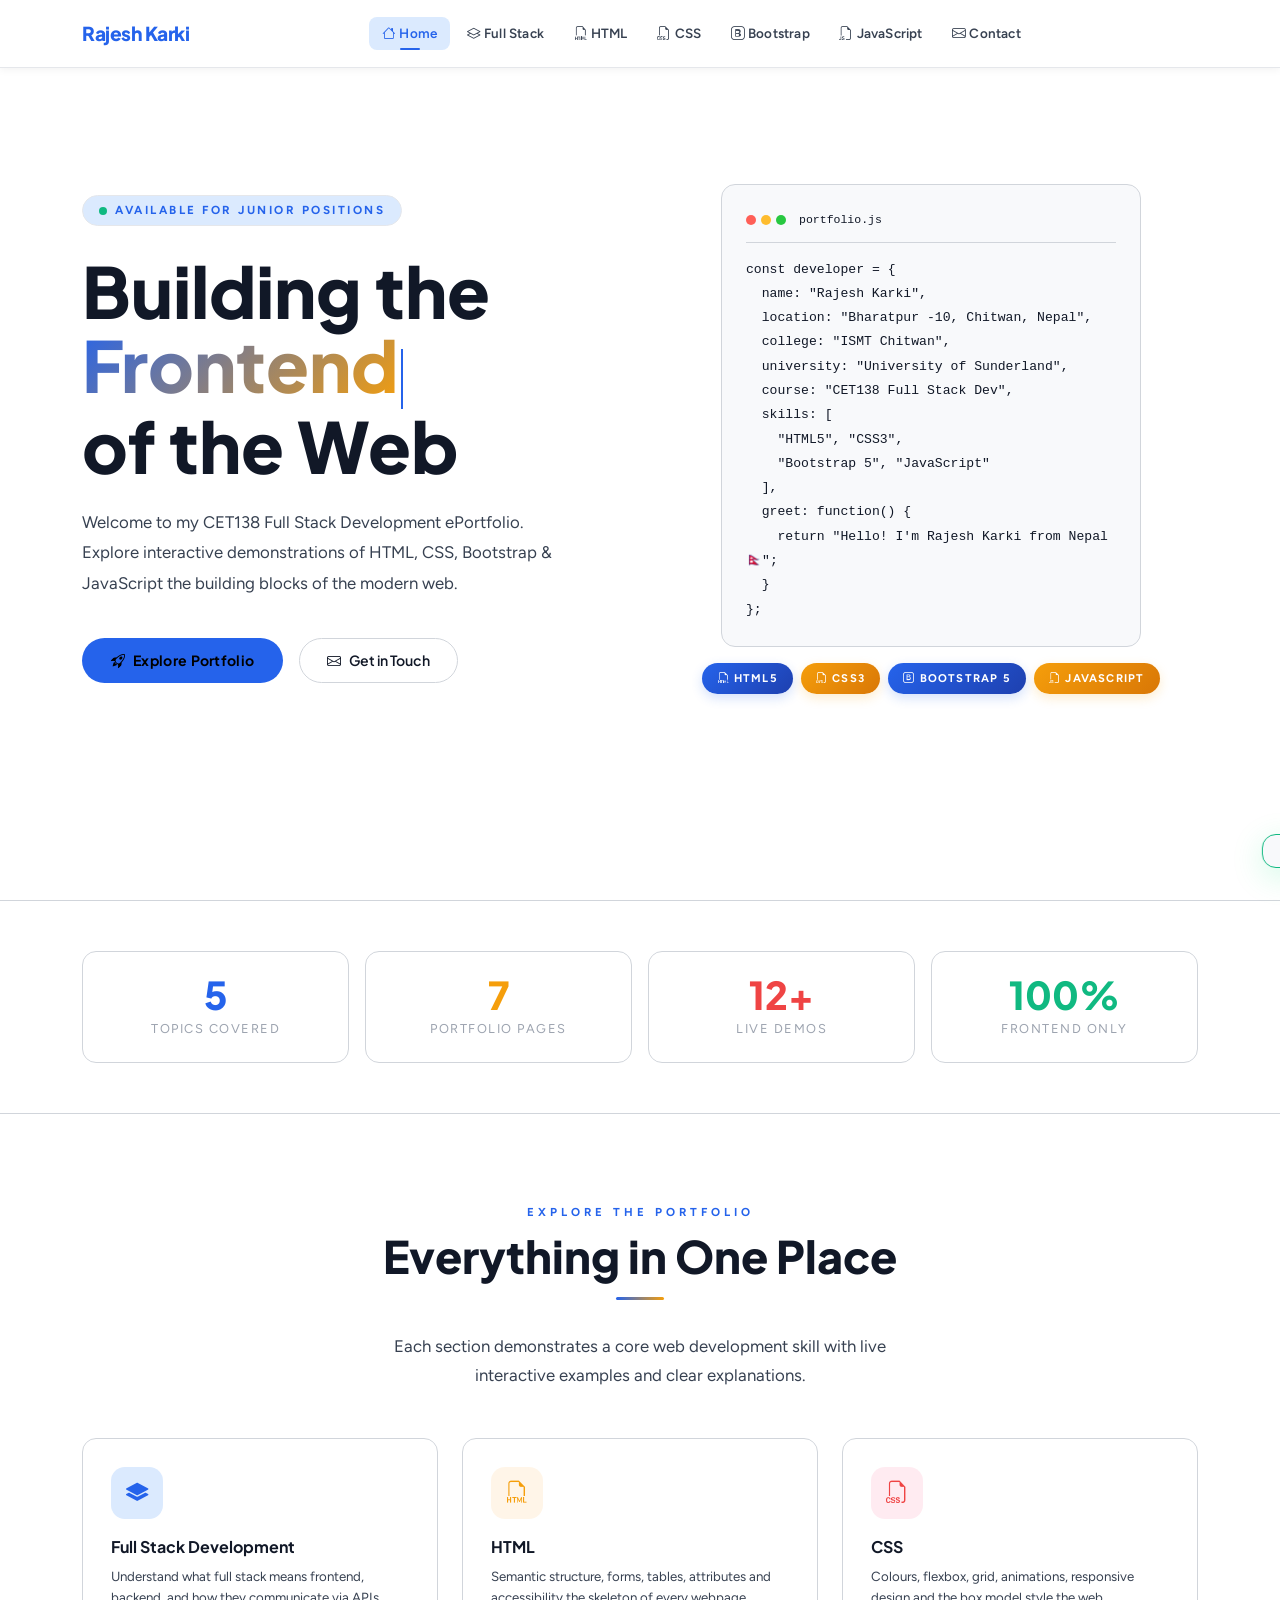
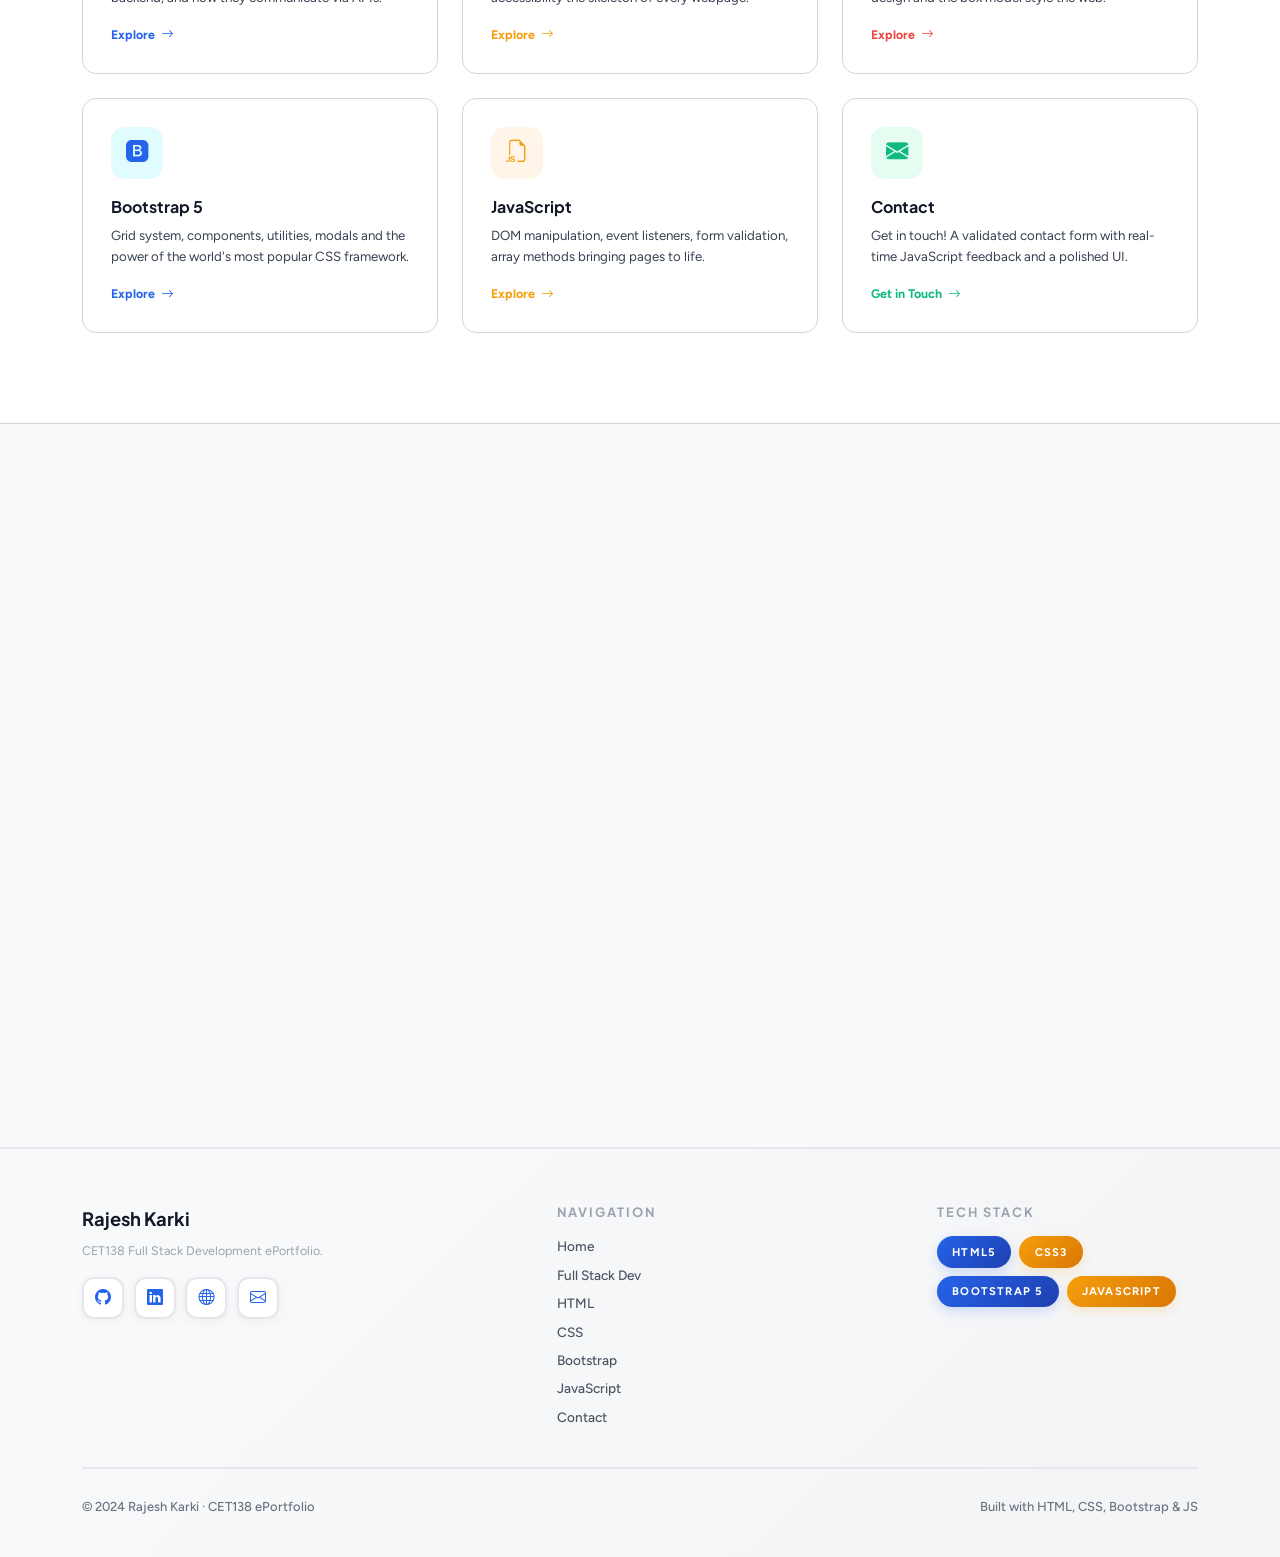
==== index.html @ 3459c1d7 "Add JavaScript page and script functionality for interactive demos and form validation - Created a n" ====
<!DOCTYPE html>
<html lang="en">
<head>
  <meta charset="UTF-8"/>
  <meta name="viewport" content="width=device-width, initial-scale=1.0"/>
  <title>Rajesh Karki</title>
  <link href="https://cdn.jsdelivr.net/npm/bootstrap@5.3.2/dist/css/bootstrap.min.css" rel="stylesheet"/>
  <link href="https://cdn.jsdelivr.net/npm/bootstrap-icons@1.11.3/font/bootstrap-icons.min.css" rel="stylesheet"/>
  <link href="https://fonts.googleapis.com/css2?family=Plus+Jakarta+Sans:wght@400;500;600;700;800&family=Figtree:wght@300;400;500;600&display=swap" rel="stylesheet"/>
  <link href="css/style.css" rel="stylesheet"/>
  <style>
    /* ── HOME-SPECIFIC ── */
    #hero {
      min-height: 100vh;
      display: flex; align-items: center;
      padding-top: var(--nav-h);
      position: relative; overflow: hidden;
    }
    .hero-eyebrow {
      display: inline-flex; align-items: center; gap: .5rem;
      background: var(--accent-dim); border: 1px solid var(--border);
      border-radius: 50px; padding: .38rem 1rem;
      font-size: .73rem; font-weight: 700; color: var(--accent);
      letter-spacing: 2.5px; text-transform: uppercase;
      margin-bottom: 1.75rem;
      animation: fade-up .5s .1s both;
    }
    .hero-h1 {
      font-size: clamp(2.6rem,5.5vw,5rem);
      font-weight: 800; line-height: 1.05;
      margin-bottom: 1.5rem;
      animation: fade-up .5s .25s both;
    }
    .hero-desc {
      font-size: 1.05rem; line-height: 1.8;
      color: var(--text2); max-width: 500px;
      margin-bottom: 2.5rem;
      animation: fade-up .5s .4s both;
    }
    .hero-cta { animation: fade-up .5s .55s both; }
    .hero-right { animation: fade-in .8s .7s both; }

    .hero-code {
      background: var(--bg2); border: 1px solid var(--border2);
      border-radius: var(--radius); padding: 1.5rem;
      font-family: 'Courier New', monospace; font-size: .82rem;
      line-height: 1.85; max-width: 420px; margin: auto;
    }
    .status-dot {
      width: 8px; height: 8px; border-radius: 50%;
      background: var(--emerald); animation: pulse-dot 2s infinite;
    }
    @keyframes pulse-dot { 0%,100%{box-shadow:0 0 0 0 rgba(0,230,118,.4)} 50%{box-shadow:0 0 0 8px rgba(0,230,118,0)} }

    .nav-card {
      background: var(--surface); border: 1px solid var(--border2);
      border-radius: var(--radius); padding: 1.75rem;
      transition: var(--transition); text-decoration: none;
      display: block; height: 100%;
    }
    .nav-card:hover {
      border-color: var(--border); transform: translateY(-6px);
      box-shadow: var(--shadow-lg); background: var(--surface2);
    }
    .nav-card-icon {
      width: 52px; height: 52px; border-radius: 14px;
      display: flex; align-items: center; justify-content: center;
      font-size: 1.4rem; margin-bottom: 1rem;
    }
    .nav-card-title {
      font-family: var(--font-head); font-weight: 700;
      font-size: 1rem; color: var(--text); margin-bottom: .4rem;
    }
    .nav-card-desc { font-size: .83rem; color: var(--text2); line-height: 1.6; }
    .nav-card-arrow {
      display: flex; align-items: center; gap: .4rem;
      font-size: .78rem; font-weight: 700; margin-top: 1.1rem;
      transition: gap .2s;
    }
    .nav-card:hover .nav-card-arrow { gap: .7rem; }

    @keyframes fade-up { from{opacity:0;transform:translateY(22px)} to{opacity:1;transform:none} }
    @keyframes fade-in  { from{opacity:0} to{opacity:1} }

    .stat-box {
      text-align: center; padding: 1.5rem;
      background: var(--surface); border: 1px solid var(--border2);
      border-radius: var(--radius);
    }
    .stat-num {
      font-family: var(--font-head); font-size: 2.4rem;
      font-weight: 800; color: var(--accent); line-height: 1;
      margin-bottom: .3rem;
    }
    .stat-label { font-size: .8rem; color: var(--text3); text-transform: uppercase; letter-spacing: 1.5px; }
  </style>
</head>
<body>
<div class="grid-bg"></div>
<div class="orb orb-1"></div>
<div class="orb orb-2"></div>
<div class="orb orb-3"></div>

<!-- ── NAVBAR ──────────────────────────────────────────────────────── -->
<nav class="navbar navbar-expand-lg fixed-top" id="mainNav">
  <div class="container">
    <a class="navbar-brand nav-brand" href="index.html">Rajesh Karki</a>
    <div class="d-flex align-items-center gap-2 order-lg-last">
      <button class="theme-btn" id="themeBtn" aria-label="Toggle theme"><i class="bi bi-sun-fill"></i></button>
      <button class="navbar-toggler ms-1" type="button" data-bs-toggle="collapse" data-bs-target="#navMenu">
        <span class="navbar-toggler-icon"></span>
      </button>
    </div>
    <div class="collapse navbar-collapse" id="navMenu">
      <ul class="navbar-nav mx-auto gap-1">
        <li class="nav-item"><a class="nav-link" href="index.html"><i class="bi bi-house me-1"></i>Home</a></li>
        <li class="nav-item"><a class="nav-link" href="about.html"><i class="bi bi-layers me-1"></i>Full Stack</a></li>
        <li class="nav-item"><a class="nav-link" href="html.html"><i class="bi bi-filetype-html me-1"></i>HTML</a></li>
        <li class="nav-item"><a class="nav-link" href="css.html"><i class="bi bi-filetype-css me-1"></i>CSS</a></li>
        <li class="nav-item"><a class="nav-link" href="bootstrap.html"><i class="bi bi-bootstrap me-1"></i>Bootstrap</a></li>
        <li class="nav-item"><a class="nav-link" href="javascript.html"><i class="bi bi-filetype-js me-1"></i>JavaScript</a></li>
        <li class="nav-item"><a class="nav-link" href="contact.html"><i class="bi bi-envelope me-1"></i>Contact</a></li>
      </ul>
    </div>
  </div>
</nav>

<!-- ── HERO ────────────────────────────────────────────────────────── -->
<section id="hero">
  <div class="container">
    <div class="row align-items-center g-5">
      <div class="col-lg-6">
        <div class="hero-eyebrow">
          <div class="status-dot"></div>
          Available for junior positions
        </div>
        <h1 class="hero-h1">
          Building the<br>
          <span class="glow" id="typedText">Frontend Magic</span><span style="display:inline-block;width:2px;height:.85em;background:var(--accent);margin-left:3px;vertical-align:text-bottom;animation:blink .7s step-end infinite;"></span><br>
          of the Web
        </h1>
        <p class="hero-desc">
          Welcome to my CET138 Full Stack Development ePortfolio. Explore interactive demonstrations
          of HTML, CSS, Bootstrap & JavaScript the building blocks of the modern web.
        </p>
        <div class="hero-cta d-flex flex-wrap gap-3">
          <a href="about.html" class="btn-primary-custom"><i class="bi bi-rocket-takeoff"></i> Explore Portfolio</a>
          <a href="contact.html" class="btn-outline-custom"><i class="bi bi-envelope"></i> Get in Touch</a>
        </div>
      </div>
      <div class="col-lg-6 hero-right">
        <div class="hero-code">
          <div class="code-bar">
            <span class="c-dot" style="background:#ff5f57"></span>
            <span class="c-dot" style="background:#febc2e"></span>
            <span class="c-dot" style="background:#28c840"></span>
            <span class="c-p ms-2" style="font-size:.72rem;">portfolio.js</span>
          </div>
<span class="c-k">const</span> <span class="c-n">developer</span> = {<br>
&nbsp;&nbsp;<span class="c-s">name</span>: <span class="c-v">"Rajesh Karki"</span>,<br>
&nbsp;&nbsp;<span class="c-s">location</span>: <span class="c-v">"Bharatpur -10, Chitwan, Nepal"</span>,<br>
&nbsp;&nbsp;<span class="c-s">college</span>: <span class="c-v">"ISMT Chitwan"</span>,<br>
&nbsp;&nbsp;<span class="c-s">university</span>: <span class="c-v">"University of Sunderland"</span>,<br>
&nbsp;&nbsp;<span class="c-s">course</span>: <span class="c-v">"CET138 Full Stack Dev"</span>,<br>
&nbsp;&nbsp;<span class="c-s">skills</span>: [<br>
&nbsp;&nbsp;&nbsp;&nbsp;<span class="c-v">"HTML5"</span>, <span class="c-v">"CSS3"</span>,<br>
&nbsp;&nbsp;&nbsp;&nbsp;<span class="c-v">"Bootstrap 5"</span>, <span class="c-v">"JavaScript"</span><br>
&nbsp;&nbsp;],<br>
&nbsp;&nbsp;<span class="c-n">greet</span>: <span class="c-k">function</span>() {<br>
&nbsp;&nbsp;&nbsp;&nbsp;<span class="c-k">return</span> <span class="c-v">"Hello! I'm Rajesh Karki from Nepal 🇳🇵"</span>;<br>
&nbsp;&nbsp;}<br>
};
        </div>
        <div class="d-flex justify-content-center flex-wrap gap-2 mt-3">
          <span class="chip"><i class="bi bi-filetype-html me-1"></i>HTML5</span>
          <span class="chip-amber"><i class="bi bi-filetype-css me-1"></i>CSS3</span>
          <span class="chip"><i class="bi bi-bootstrap me-1"></i>Bootstrap 5</span>
          <span class="chip-amber"><i class="bi bi-filetype-js me-1"></i>JavaScript</span>
        </div>
      </div>
    </div>
  </div>
</section>

<!-- ── STATS ────────────────────────────────────────────────────────── -->
<section style="padding:50px 0; border-top:1px solid var(--border2); border-bottom:1px solid var(--border2);">
  <div class="container">
    <div class="row g-3">
      <div class="col-6 col-lg-3 reveal">
        <div class="stat-box"><div class="stat-num">5</div><div class="stat-label">Topics Covered</div></div>
      </div>
      <div class="col-6 col-lg-3 reveal reveal-d1">
        <div class="stat-box"><div class="stat-num" style="color:var(--amber)">7</div><div class="stat-label">Portfolio Pages</div></div>
      </div>
      <div class="col-6 col-lg-3 reveal reveal-d2">
        <div class="stat-box"><div class="stat-num" style="color:var(--rose)">12+</div><div class="stat-label">Live Demos</div></div>
      </div>
      <div class="col-6 col-lg-3 reveal reveal-d3">
        <div class="stat-box"><div class="stat-num" style="color:var(--emerald)">100%</div><div class="stat-label">Frontend Only</div></div>
      </div>
    </div>
  </div>
</section>

<!-- ── QUICK NAV CARDS ─────────────────────────────────────────────── -->
<section>
  <div class="container">
    <div class="row justify-content-center mb-5">
      <div class="col-lg-6 text-center reveal">
        <span class="eyebrow">Explore the Portfolio</span>
        <h2 class="section-title">Everything in One Place</h2>
        <div class="divider centered"></div>
        <p class="section-lead centered">Each section demonstrates a core web development skill with live interactive examples and clear explanations.</p>
      </div>
    </div>

    <div class="row g-4">
      <!-- Full Stack -->
      <div class="col-sm-6 col-lg-4 reveal reveal-d1">
        <a href="about.html" class="nav-card">
          <div class="nav-card-icon" style="background:var(--accent-dim);color:var(--accent)"><i class="bi bi-layers-fill"></i></div>
          <div class="nav-card-title">Full Stack Development</div>
          <div class="nav-card-desc">Understand what full stack means frontend, backend, and how they communicate via APIs.</div>
          <div class="nav-card-arrow" style="color:var(--accent)">Explore <i class="bi bi-arrow-right"></i></div>
        </a>
      </div>
      <!-- HTML -->
      <div class="col-sm-6 col-lg-4 reveal reveal-d2">
        <a href="html.html" class="nav-card">
          <div class="nav-card-icon" style="background:rgba(255,171,64,.12);color:var(--amber)"><i class="bi bi-filetype-html"></i></div>
          <div class="nav-card-title">HTML</div>
          <div class="nav-card-desc">Semantic structure, forms, tables, attributes and accessibility the skeleton of every webpage.</div>
          <div class="nav-card-arrow" style="color:var(--amber)">Explore <i class="bi bi-arrow-right"></i></div>
        </a>
      </div>
      <!-- CSS -->
      <div class="col-sm-6 col-lg-4 reveal reveal-d3">
        <a href="css.html" class="nav-card">
          <div class="nav-card-icon" style="background:rgba(255,92,141,.12);color:var(--rose)"><i class="bi bi-filetype-css"></i></div>
          <div class="nav-card-title">CSS</div>
          <div class="nav-card-desc">Colours, flexbox, grid, animations, responsive design and the box model style the web.</div>
          <div class="nav-card-arrow" style="color:var(--rose)">Explore <i class="bi bi-arrow-right"></i></div>
        </a>
      </div>
      <!-- Bootstrap -->
      <div class="col-sm-6 col-lg-4 reveal reveal-d1">
        <a href="bootstrap.html" class="nav-card">
          <div class="nav-card-icon" style="background:rgba(0,229,255,.12);color:var(--accent)"><i class="bi bi-bootstrap-fill"></i></div>
          <div class="nav-card-title">Bootstrap 5</div>
          <div class="nav-card-desc">Grid system, components, utilities, modals and the power of the world's most popular CSS framework.</div>
          <div class="nav-card-arrow" style="color:var(--accent)">Explore <i class="bi bi-arrow-right"></i></div>
        </a>
      </div>
      <!-- JavaScript -->
      <div class="col-sm-6 col-lg-4 reveal reveal-d2">
        <a href="javascript.html" class="nav-card">
          <div class="nav-card-icon" style="background:rgba(255,171,64,.12);color:var(--amber)"><i class="bi bi-filetype-js"></i></div>
          <div class="nav-card-title">JavaScript</div>
          <div class="nav-card-desc">DOM manipulation, event listeners, form validation, array methods bringing pages to life.</div>
          <div class="nav-card-arrow" style="color:var(--amber)">Explore <i class="bi bi-arrow-right"></i></div>
        </a>
      </div>
      <!-- Contact -->
      <div class="col-sm-6 col-lg-4 reveal reveal-d3">
        <a href="contact.html" class="nav-card">
          <div class="nav-card-icon" style="background:rgba(0,230,118,.1);color:var(--emerald)"><i class="bi bi-envelope-fill"></i></div>
          <div class="nav-card-title">Contact</div>
          <div class="nav-card-desc">Get in touch! A validated contact form with real-time JavaScript feedback and a polished UI.</div>
          <div class="nav-card-arrow" style="color:var(--emerald)">Get in Touch <i class="bi bi-arrow-right"></i></div>
        </a>
      </div>
    </div>
  </div>
</section>

<!-- ── ABOUT PREVIEW ───────────────────────────────────────────────── -->
<section style="background:var(--bg2); border-top:1px solid var(--border2);">
  <div class="container">
    <div class="row align-items-center g-5">
      <div class="col-lg-5 reveal">
        <span class="eyebrow">About This Portfolio</span>
        <h2 class="section-title">Built to Demonstrate Real Skills</h2>
        <div class="divider"></div>
        <p style="color:var(--text2);line-height:1.8;margin-bottom:1.5rem;">This ePortfolio was created for the CET138 Full Stack Development module. Each section contains thorough explanations and interactive demonstrations of core web development technologies.</p>
        <div class="d-flex flex-column gap-2">
          <div class="d-flex align-items-center gap-2" style="font-size:.9rem;"><i class="bi bi-check-circle-fill" style="color:var(--emerald)"></i> All demos are live and interactive</div>
          <div class="d-flex align-items-center gap-2" style="font-size:.9rem;"><i class="bi bi-check-circle-fill" style="color:var(--emerald)"></i> Pure HTML, CSS, Bootstrap & JS no backend</div>
          <div class="d-flex align-items-center gap-2" style="font-size:.9rem;"><i class="bi bi-check-circle-fill" style="color:var(--emerald)"></i> Fully responsive on all screen sizes</div>
          <div class="d-flex align-items-center gap-2" style="font-size:.9rem;"><i class="bi bi-check-circle-fill" style="color:var(--emerald)"></i> Dark / Light mode toggle</div>
        </div>
        <a href="about.html" class="btn-primary-custom mt-4">Learn About Full Stack Dev <i class="bi bi-arrow-right"></i></a>
      </div>
      <div class="col-lg-7 reveal reveal-d2">
        <div class="row g-3">
          <div class="col-6">
            <div class="glass-card card-inner">
              <i class="bi bi-code-slash" style="font-size:1.6rem;color:var(--accent);margin-bottom:.75rem;display:block;"></i>
              <h6 style="font-family:var(--font-head);margin-bottom:.4rem;">Clean Code</h6>
              <p style="font-size:.82rem;color:var(--text2);margin:0">Well-structured, readable, and documented code examples throughout.</p>
            </div>
          </div>
          <div class="col-6">
            <div class="glass-card card-inner">
              <i class="bi bi-phone" style="font-size:1.6rem;color:var(--amber);margin-bottom:.75rem;display:block;"></i>
              <h6 style="font-family:var(--font-head);margin-bottom:.4rem;">Mobile First</h6>
              <p style="font-size:.82rem;color:var(--text2);margin:0">Responsive design that works beautifully on any device size.</p>
            </div>
          </div>
          <div class="col-6">
            <div class="glass-card card-inner">
              <i class="bi bi-lightning-charge-fill" style="font-size:1.6rem;color:var(--rose);margin-bottom:.75rem;display:block;"></i>
              <h6 style="font-family:var(--font-head);margin-bottom:.4rem;">Interactive</h6>
              <p style="font-size:.82rem;color:var(--text2);margin:0">Live demos you can interact with to understand each concept.</p>
            </div>
          </div>
          <div class="col-6">
            <div class="glass-card card-inner">
              <i class="bi bi-palette2" style="font-size:1.6rem;color:var(--emerald);margin-bottom:.75rem;display:block;"></i>
              <h6 style="font-family:var(--font-head);margin-bottom:.4rem;">Modern Design</h6>
              <p style="font-size:.82rem;color:var(--text2);margin:0">Professional UI/UX with animations and a consistent design system.</p>
            </div>
          </div>
        </div>
      </div>
    </div>
  </div>
</section>

<!-- ── FOOTER ───────────────────────────────────────────────────────── -->
<footer>
  <div class="container">
    <div class="row g-4 align-items-start justify-content-between">
      <div class="col-lg-4">
        <div class="footer-brand">Rajesh Karki</div>
        <p class="text-small text-gray max-w-sm mt-xs">CET138 Full Stack Development ePortfolio.</p>
        <div class="footer-socials mt-3">
          <a href="https://github.com/rajeshkarki9" target="_blank" title="GitHub"><i class="bi bi-github"></i></a>
          <a href="https://www.linkedin.com/in/rajesh-karki-478a9b274/" target="_blank" title="LinkedIn"><i class="bi bi-linkedin"></i></a>
          <a href="https://karkirajesh.com.np/" target="_blank" title="Website"><i class="bi bi-globe"></i></a>
          <a href="mailto:ctit25e.rjs@ismt.edu.np" title="Email"><i class="bi bi-envelope"></i></a>
        </div>
      </div>
      <div class="col-sm-6 col-lg-3">
        <h6 style="font-family:var(--font-head);font-size:.8rem;font-weight:700;letter-spacing:2px;text-transform:uppercase;color:var(--text3);margin-bottom:1rem;">Navigation</h6>
        <div class="footer-nav-links d-flex flex-column gap-2">
          <a href="index.html">Home</a><a href="about.html">Full Stack Dev</a><a href="html.html">HTML</a>
          <a href="css.html">CSS</a><a href="bootstrap.html">Bootstrap</a><a href="javascript.html">JavaScript</a><a href="contact.html">Contact</a>
        </div>
      </div>
      <div class="col-sm-6 col-lg-3">
        <h6 style="font-family:var(--font-head);font-size:.8rem;font-weight:700;letter-spacing:2px;text-transform:uppercase;color:var(--text3);margin-bottom:1rem;">Tech Stack</h6>
        <div class="d-flex flex-wrap gap-2"><span class="chip">HTML5</span><span class="chip-amber">CSS3</span><span class="chip">Bootstrap 5</span><span class="chip-amber">JavaScript</span></div>
      </div>
    </div>
    <div class="footer-copy d-flex flex-wrap justify-content-between align-items-center gap-2">
      <span>© 2024 Rajesh Karki · CET138 ePortfolio</span>
      <span>Built with HTML, CSS, Bootstrap &amp; JS</span>
    </div>
  </div>
</footer>

<button id="backTop" aria-label="Back to top"><i class="bi bi-arrow-up"></i></button>
<div id="toast"></div>

<script src="https://cdn.jsdelivr.net/npm/bootstrap@5.3.2/dist/js/bootstrap.bundle.min.js"></script>
<script src="js/script.js"></script>
<style>@keyframes blink{0%,100%{opacity:1}50%{opacity:0}}</style>
</body>
</html>
---- css/style.css ----
/* ── GOOGLE FONTS import is in each HTML <head> ─────────────────── */

/* ── CSS VARIABLES ───────────────────────────────────────────────── */
:root {
  --bg:          #ffffff;
  --bg2:         #f8f9fb;
  --bg3:         #ffffff;
  --surface:     #ffffff;
  --surface2:    #f5f7fa;
  --border:      #e5e7eb;
  --border2:     #d1d5db;
  --accent:      #2563eb;
  --accent-dim:  #dbeafe;
  --accent-glow: #bfdbfe;
  --amber:       #f59e0b;
  --amber-dim:   #fef3c7;
  --rose:        #ef4444;
  --rose-dim:    #fee2e2;
  --emerald:     #10b981;
  --text:        #111827;
  --text2:       #374151;
  --text3:       #9ca3af;
  --nav-h:       68px;
  --radius:      14px;
  --radius-sm:   8px;
  --radius-lg:   20px;
  --shadow:      0 4px 12px rgba(0,0,0,0.08);
  --shadow-lg:   0 12px 24px rgba(0,0,0,0.12);
  --font-head:   'Plus Jakarta Sans', sans-serif;
  --font-body:   'Figtree', sans-serif;
  --transition:  all 0.28s cubic-bezier(0.4,0,0.2,1);
}
[data-theme="light"] {
  --bg:          #ffffff;
  --bg2:         #f8f9fb;
  --bg3:         #ffffff;
  --surface:     #ffffff;
  --surface2:    #f5f7fa;
  --border:      #e5e7eb;
  --border2:     #d1d5db;
  --accent:      #2563eb;
  --accent-dim:  #dbeafe;
  --accent-glow: #bfdbfe;
  --text:        #111827;
  --text2:       #374151;
  --text3:       #9ca3af;
  --shadow:      0 4px 12px rgba(0,0,0,0.08);
  --shadow-lg:   0 12px 24px rgba(0,0,0,0.12);
}

/* ── RESET + BASE ────────────────────────────────────────────────── */
*, *::before, *::after { box-sizing: border-box; margin: 0; padding: 0; }
html { scroll-behavior: smooth; font-size: 16px; }
body {
  font-family: var(--font-body);
  background: var(--bg);
  color: var(--text);
  overflow-x: hidden;
  transition: background .3s, color .3s;
  min-height: 100vh;
}
h1,h2,h3,h4,h5,h6 { font-family: var(--font-head); }
a { color: var(--accent); text-decoration: none; transition: var(--transition); }
a:hover { color: var(--accent); opacity: .8; }
img { max-width: 100%; }
::selection { background: var(--accent); color: #000; }
::-webkit-scrollbar { width: 5px; }
::-webkit-scrollbar-track { background: var(--bg); }
::-webkit-scrollbar-thumb { background: var(--accent); border-radius: 4px; }

/* ── ANIMATED BG GRID ────────────────────────────────────────────── */
.grid-bg {
  position: fixed; inset: 0; z-index: -2; pointer-events: none;
  background-image: none;
  background-size: 50px 50px;
}

/* ── AMBIENT ORBS ────────────────────────────────────────────────── */
.orb {
  position: fixed; border-radius: 50%; pointer-events: none; z-index: -1;
  filter: blur(90px); animation: orb-drift 15s ease-in-out infinite;
  display: none;
}
.orb-1 { width: 480px; height: 480px; background: var(--accent); opacity:.06; top:-160px; left:-120px; }
.orb-2 { width: 360px; height: 360px; background: var(--amber); opacity:.05; bottom:5%; right:-80px; animation-delay:-7s; }
.orb-3 { width: 280px; height: 280px; background: var(--rose); opacity:.04; top:50%; left:45%; animation-delay:-3.5s; }
@keyframes orb-drift {
  0%,100% { transform: translate(0,0) scale(1); }
  33%      { transform: translate(24px,-18px) scale(1.05); }
  66%      { transform: translate(-18px,14px) scale(.96); }
}

/* ── NAVBAR ──────────────────────────────────────────────────────── */
#mainNav {
  height: var(--nav-h);
  background: #ffffff;
  -webkit-backdrop-filter: blur(24px);
  backdrop-filter: blur(24px);
  border-bottom: 1px solid var(--border);
  transition: var(--transition);
  box-shadow: 0 2px 8px rgba(0,0,0,0.05);
}
[data-theme="light"] #mainNav {
  background: rgba(244,246,251,0.88);
}
.nav-brand {
  font-family: var(--font-head);
  font-weight: 800;
  font-size: 1.2rem;
  color: var(--accent) !important;
  letter-spacing: -0.5px;
}
.nav-brand span { color: var(--text); }
.navbar-nav .nav-link {
  font-size: .84rem;
  font-weight: 600;
  color: var(--text2) !important;
  padding: .38rem .8rem !important;
  border-radius: var(--radius-sm);
  transition: var(--transition);
  position: relative;
  letter-spacing: .2px;
}
.navbar-nav .nav-link:hover,
.navbar-nav .nav-link.active {
  color: var(--accent) !important;
  background: var(--accent-dim);
}
.navbar-nav .nav-link.active::after {
  content: '';
  position: absolute; bottom: 0; left: 50%; transform: translateX(-50%);
  width: 20px; height: 2px; background: var(--accent); border-radius: 2px;
}
.theme-btn {
  background: var(--surface2); border: 1px solid var(--border);
  color: var(--text2); width: 36px; height: 36px; border-radius: 50%;
  display: none;
  align-items: center; justify-content: center;
  cursor: pointer; font-size: .9rem; transition: var(--transition);
  flex-shrink: 0;
}
.theme-btn:hover { background: var(--accent); color: #000; border-color: var(--accent); }
.navbar-toggler { border: 1px solid var(--border) !important; padding: .35rem .55rem !important; }
.navbar-toggler-icon {
  background-image: url("data:image/svg+xml,%3csvg xmlns='http://www.w3.org/2000/svg' viewBox='0 0 30 30'%3e%3cpath stroke='rgba(17,24,39,0.9)' stroke-linecap='round' stroke-miterlimit='10' stroke-width='2' d='M4 7h22M4 15h22M4 23h22'/%3e%3c/svg%3e") !important;
}

/* ── PAGE LAYOUT ─────────────────────────────────────────────────── */
.page-wrap { padding-top: var(--nav-h); min-height: 100vh; }
section { padding: 90px 0; }
section.py-6 { padding: 80px 0; }
@media(max-width:768px){ section { padding: 64px 0; } }

/* ── TYPOGRAPHY HELPERS ──────────────────────────────────────────── */
.eyebrow {
  font-size: .72rem; font-weight: 700; letter-spacing: 4px;
  text-transform: uppercase; color: var(--accent); display: block;
  margin-bottom: .6rem;
}
.section-title {
  font-size: clamp(1.9rem, 3.5vw, 2.8rem);
  font-weight: 800; line-height: 1.1; margin-bottom: 1rem;
}
.section-lead {
  color: var(--text2); font-size: 1.05rem; line-height: 1.75;
  max-width: 600px;
}
.section-lead.centered { margin: 0 auto; }
.divider {
  width: 48px; height: 3px;
  background: linear-gradient(90deg, var(--accent), var(--amber));
  border-radius: 3px; margin: 1rem 0 2rem;
}
.divider.centered { margin: 1rem auto 2rem; }
.highlight { color: var(--accent); }
.highlight-amber { color: var(--amber); }
.glow {
  background: linear-gradient(135deg, var(--accent), var(--amber));
  -webkit-background-clip: text; -webkit-text-fill-color: transparent;
  background-clip: text;
}

/* ── GLASS CARD ──────────────────────────────────────────────────── */
.glass-card {
  background: var(--surface);
  border: 1px solid var(--border2);
  border-radius: var(--radius);
  -webkit-backdrop-filter: blur(16px);
  backdrop-filter: blur(16px);
  box-shadow: var(--shadow);
  transition: var(--transition);
}
.glass-card:hover {
  transform: translateY(-5px);
  box-shadow: var(--shadow-lg);
  border-color: var(--border);
}
.card-inner { padding: 1.75rem; }

/* ── BUTTONS ─────────────────────────────────────────────────────── */
.btn-primary-custom {
  display: inline-flex; align-items: center; gap: .5rem;
  background: var(--accent); color: #000;
  font-family: var(--font-head); font-weight: 700; font-size: .88rem;
  padding: .72rem 1.8rem; border-radius: 50px; border: none;
  cursor: pointer; transition: var(--transition);
  letter-spacing: .3px; text-decoration: none;
  white-space: nowrap;
}
.btn-primary-custom:hover {
  background: #33ecff; color: #000;
  transform: translateY(-2px);
  box-shadow: 0 8px 28px rgba(0,229,255,0.35);
}
.btn-outline-custom {
  display: inline-flex; align-items: center; gap: .5rem;
  background: transparent; color: var(--text);
  font-family: var(--font-head); font-weight: 600; font-size: .88rem;
  padding: .7rem 1.7rem; border-radius: 50px;
  border: 1px solid var(--border2); cursor: pointer;
  transition: var(--transition); text-decoration: none;
  white-space: nowrap;
}
.btn-outline-custom:hover {
  border-color: var(--accent); color: var(--accent);
  box-shadow: 0 0 20px var(--accent-glow);
}

/* ── BADGES ──────────────────────────────────────────────────────── */
.chip {
  display: inline-block; font-size: .7rem; font-weight: 700;
  letter-spacing: 1.2px; text-transform: uppercase;
  padding: .45rem .95rem; border-radius: 24px; border: none;
  background: linear-gradient(135deg, #2563eb 0%, #1e40af 100%);
  color: #fff; box-shadow: 0 4px 12px rgba(37,99,235,.2); transition: var(--transition);
}
.chip:hover { transform: translateY(-2px); box-shadow: 0 6px 20px rgba(37,99,235,.3); }
.chip-amber {
  display: inline-block; font-size: .7rem; font-weight: 700; letter-spacing: 1.2px; text-transform: uppercase;
  padding: .45rem .95rem; border-radius: 24px; border: none;
  background: linear-gradient(135deg, #f59e0b 0%, #d97706 100%); color: #fff; box-shadow: 0 4px 12px rgba(245,158,11,.2); transition: var(--transition);
}
.chip-amber:hover { transform: translateY(-2px); box-shadow: 0 6px 20px rgba(245,158,11,.3); }
.chip-rose {
  display: inline-block; font-size: .7rem; font-weight: 700; letter-spacing: 1.2px; text-transform: uppercase;
  padding: .45rem .95rem; border-radius: 24px; border: none;
  background: linear-gradient(135deg, #ef4444 0%, #dc2626 100%); color: #fff; box-shadow: 0 4px 12px rgba(239,68,68,.2); transition: var(--transition);
}
.chip-rose:hover { transform: translateY(-2px); box-shadow: 0 6px 20px rgba(239,68,68,.3); }
.chip-emerald {
  display: inline-block; font-size: .7rem; font-weight: 700; letter-spacing: 1.2px; text-transform: uppercase;
  padding: .45rem .95rem; border-radius: 24px; border: none;
  background: linear-gradient(135deg, #10b981 0%, #059669 100%); color: #fff; box-shadow: 0 4px 12px rgba(16,185,129,.2); transition: var(--transition);
}
.chip-emerald:hover { transform: translateY(-2px); box-shadow: 0 6px 20px rgba(16,185,129,.3); }

/* ── SCROLL REVEAL ───────────────────────────────────────────────── */
.reveal {
  opacity: 0; transform: translateY(28px);
  transition: opacity .65s ease, transform .65s ease;
}
.reveal.visible { opacity: 1; transform: none; }
.reveal-d1 { transition-delay: .1s; }
.reveal-d2 { transition-delay: .2s; }
.reveal-d3 { transition-delay: .3s; }
.reveal-d4 { transition-delay: .4s; }

/* ── PAGE HERO (reused on inner pages) ───────────────────────────── */
.page-hero {
  padding: 80px 0 60px;
  position: relative; overflow: hidden;
  border-bottom: 1px solid var(--border2);
}
.page-hero-badge {
  display: inline-flex; align-items: center; gap: .5rem;
  background: var(--accent-dim); border: 1px solid var(--border);
  border-radius: 50px; padding: .35rem 1rem;
  font-size: .75rem; font-weight: 700; color: var(--accent);
  letter-spacing: 2px; text-transform: uppercase; margin-bottom: 1.5rem;
}
.page-hero-icon {
  font-size: 3.5rem; margin-bottom: 1.5rem;
  display: block; line-height: 1;
}

/* ── CODE BLOCK ──────────────────────────────────────────────────── */
.code-block {
  background: var(--bg2); border: 1px solid var(--border2);
  border-radius: var(--radius); padding: 1.25rem 1.5rem;
  font-family: 'Courier New', monospace; font-size: .82rem;
  line-height: 1.8; overflow-x: auto; position: relative;
}
.code-bar {
  display: flex; align-items: center; gap: 5px;
  margin-bottom: .9rem; padding-bottom: .75rem;
  border-bottom: 1px solid var(--border2);
}
.c-dot { width: 10px; height: 10px; border-radius: 50%; }
.c-k  { color: #111827; }
.c-v  { color: #111827; }
.c-s  { color: #111827; }
.c-p  { color: #111827; }
.c-n  { color: #111827; }
.c-t  { color: #111827; }
.c-c  { color: #111827; font-style: italic; }

/* ── DEMO LABEL ──────────────────────────────────────────────────── */
.demo-label {
  font-size: .68rem; font-weight: 700; letter-spacing: 3px;
  text-transform: uppercase; color: var(--accent);
  display: flex; align-items: center; gap: .5rem;
  margin-bottom: 1rem;
}
.demo-label::before {
  content: ''; width: 16px; height: 2px;
  background: var(--accent); border-radius: 2px;
}

/* ── FORM CONTROLS ───────────────────────────────────────────────── */
.field-wrap { margin-bottom: 1.2rem; }
.field-wrap label {
  display: block; font-size: .78rem; font-weight: 600;
  color: var(--text2); margin-bottom: .4rem; letter-spacing: .2px;
}
.field-input {
  width: 100%; background: var(--surface2);
  border: 1px solid var(--border2); border-radius: var(--radius-sm);
  color: var(--text); font-family: var(--font-body); font-size: .9rem;
  padding: .68rem 1rem; outline: none;
  transition: border-color .2s, box-shadow .2s;
}
.field-input:focus {
  border-color: var(--accent);
  box-shadow: 0 0 0 3px var(--accent-dim);
}
.field-input.is-valid   { border-color: var(--emerald); }
.field-input.is-invalid { border-color: var(--rose); }
.field-input::placeholder { color: var(--text3); }
textarea.field-input { resize: vertical; min-height: 120px; }
.field-msg {
  font-size: .73rem; margin-top: .3rem; min-height: 1em;
  display: flex; align-items: center; gap: .3rem;
}
.field-msg.valid   { color: var(--emerald); }
.field-msg.invalid { color: var(--rose); }

/* ── SKILL BARS ──────────────────────────────────────────────────── */
.skill-bar { margin-bottom: 1.1rem; }
.skill-bar-head { display: flex; justify-content: space-between; margin-bottom: .35rem; font-size: .84rem; font-weight: 600; }
.skill-track { height: 5px; background: var(--surface2); border-radius: 5px; overflow: hidden; }
.skill-fill {
  height: 100%; border-radius: 5px; width: 0;
  background: linear-gradient(90deg, var(--accent), var(--amber));
  transition: width 1.2s cubic-bezier(.4,0,.2,1) .3s;
}

/* ── SEMANTIC HTML VISUALISER ────────────────────────────────────── */
.sem-box {
  border: 1px solid #d1d5db; border-radius: var(--radius-sm);
  padding: .55rem .8rem; margin: .3rem 0; position: relative;
  font-size: .78rem; color: #374151;
}
.sem-box::before {
  content: attr(data-t);
  position: absolute; top: -9px; left: 8px; font-size: .62rem;
  font-weight: 700; color: var(--accent);
  background: var(--bg3); padding: 0 5px; border-radius: 3px;
  font-family: 'Courier New', monospace;
}

/* ── DEMO TABLE ──────────────────────────────────────────────────── */
.demo-table { width: 100%; border-collapse: collapse; font-size: .83rem; }
.demo-table th {
  background: #dbeafe; color: #2563eb;
  padding: .65rem .9rem; text-align: left;
  border-bottom: 1px solid #d1d5db; font-weight: 700;
  font-family: var(--font-head);
}
.demo-table td {
  padding: .55rem .9rem; border-bottom: 1px solid #e5e7eb; color: #374151;
}
.demo-table tr:hover td { background: #f0f9ff; color: #111827; }
.demo-table tr:last-child td { border-bottom: none; }

/* ── COUNTER DISPLAY ─────────────────────────────────────────────── */
.counter-number {
  font-family: var(--font-head); font-size: 4rem; font-weight: 800;
  color: var(--accent); text-align: center; line-height: 1;
  text-shadow: 0 0 30px rgba(0,229,255,0.3);
}

/* ── OUTPUT BOX ──────────────────────────────────────────────────── */
.output-box {
  background: var(--bg); border: 1px solid var(--border2);
  border-radius: var(--radius-sm); padding: .9rem 1rem;
  font-family: 'Courier New', monospace; font-size: .8rem;
  color: var(--accent); min-height: 52px; word-break: break-all;
  line-height: 1.6;
}

/* ── PROJECT CARD ────────────────────────────────────────────────── */
.proj-card {
  border-radius: var(--radius); overflow: hidden;
  background: var(--surface); border: 1px solid var(--border2);
  transition: var(--transition); height: 100%;
  display: flex; flex-direction: column;
}
.proj-card:hover {
  transform: translateY(-7px);
  box-shadow: var(--shadow-lg); border-color: var(--border);
}
.proj-thumb {
  height: 160px; display: flex; align-items: center;
  justify-content: center; font-size: 3.5rem; position: relative;
}
.proj-thumb::after {
  content: ''; position: absolute; inset: 0;
  background: linear-gradient(to bottom, transparent 30%, var(--bg2));
}
.proj-body { padding: 1.4rem; flex: 1; display: flex; flex-direction: column; }
.proj-tags { display: flex; flex-wrap: wrap; gap: .3rem; margin: .75rem 0 1rem; }

/* ── CONTACT INFO ITEM ───────────────────────────────────────────── */
.contact-item {
  display: flex; align-items: flex-start; gap: 1rem;
  padding: 1.1rem; border-radius: var(--radius);
  border: 1px solid var(--border2); background: var(--surface);
  transition: var(--transition);
}
.contact-item:hover { border-color: var(--border); background: var(--surface2); }
.contact-icon {
  width: 42px; height: 42px; border-radius: var(--radius-sm);
  background: var(--accent-dim); border: 1px solid var(--border);
  display: flex; align-items: center; justify-content: center;
  font-size: 1.05rem; color: var(--accent); flex-shrink: 0;
}
.contact-icon.amber { background: var(--amber-dim); border-color: rgba(255,171,64,.25); color: var(--amber); }
.contact-icon.rose  { background: var(--rose-dim);  border-color: rgba(255,92,141,.25); color: var(--rose); }

/* ── TOAST ───────────────────────────────────────────────────────── */
#toast {
  position: fixed; bottom: 2rem; right: 2rem; z-index: 9999;
  background: var(--bg2); border: 1px solid var(--emerald);
  border-radius: var(--radius); padding: 1rem 1.4rem;
  -webkit-backdrop-filter: blur(20px);
  backdrop-filter: blur(20px); color: var(--emerald);
  font-weight: 600; font-size: .88rem;
  display: flex; align-items: center; gap: .75rem;
  transform: translateX(130%);
  transition: transform .45s cubic-bezier(.34,1.56,.64,1);
  box-shadow: 0 8px 32px rgba(0,230,118,0.18);
  max-width: 320px;
}
#toast.show { transform: none; }

/* ── FOOTER ──────────────────────────────────────────────────────── */
footer {
  background: linear-gradient(135deg, #f9fafb 0%, #f3f4f6 100%);
  border-top: 2px solid #e5e7eb;
  padding: 3.5rem 0 2.5rem;
}
.footer-brand {
  font-family: var(--font-head); font-weight: 700;
  font-size: 1.15rem; color: #111827; margin-bottom: .5rem;
}
.footer-socials { display: flex; gap: .6rem; flex-wrap: wrap; }
.footer-socials a {
  width: 42px; height: 42px; border-radius: 12px;
  background: #ffffff; border: 2px solid #e5e7eb;
  display: flex; align-items: center; justify-content: center;
  color: var(--accent); font-size: 1rem; transition: var(--transition); box-shadow: 0 2px 8px rgba(0,0,0,.05);
}
.footer-socials a:hover { background: var(--accent); color: #fff; border-color: var(--accent); transform: translateY(-4px); box-shadow: 0 8px 16px rgba(37,99,235,.2); }
.footer-nav-links { display: flex; flex-wrap: wrap; gap: .5rem .9rem; }
.footer-nav-links a { color: #4b5563; font-size: .85rem; font-weight: 500; transition: var(--transition); }
.footer-nav-links a:hover { color: var(--accent); transform: translateX(4px); }
.footer-copy { color: #6b7280; font-size: .81rem; margin-top: 2.5rem; padding-top: 1.75rem; border-top: 2px solid #e5e7eb; font-weight: 500; }

/* ── FLEX / GRID DEMO ────────────────────────────────────────────── */
.flex-demo-area {
  background: var(--surface); border: 1px solid var(--border2);
  border-radius: var(--radius); padding: 1rem;
}
.flex-item-demo {
  background: linear-gradient(135deg, var(--accent), var(--amber));
  color: #000; font-weight: 700; font-size: .78rem;
  padding: .5rem 1rem; border-radius: var(--radius-sm);
  transition: transform .2s;
}
.flex-item-demo:hover { transform: scale(1.07); }

/* ── COLOUR SWATCHES ─────────────────────────────────────────────── */
.swatch {
  height: 64px; border-radius: var(--radius-sm);
  cursor: pointer; position: relative; transition: transform .2s;
  overflow: hidden; display: flex; align-items: flex-end; padding: .5rem;
}
.swatch:hover { transform: scale(1.04); }
.swatch span { font-size: .65rem; font-weight: 700; color: rgba(0,0,0,.6); }

/* ── BOX MODEL VISUAL ────────────────────────────────────────────── */
.box-model-wrap { padding: .5rem; }
.bm-margin  { border: 2px dashed var(--emerald); border-radius: 6px; padding: 8px; position: relative; }
.bm-border  { border: 2px dashed var(--amber);   border-radius: 4px; padding: 8px; position: relative; margin-top: 4px; }
.bm-padding { border: 2px dashed var(--accent);  border-radius: 4px; padding: 8px; position: relative; margin-top: 4px; }
.bm-content { background: var(--accent-dim); border-radius: 4px; padding: .65rem; text-align: center; font-size: .8rem; font-weight: 700; color: var(--accent); margin-top: 4px; }
.bm-label {
  position: absolute; top: -9px; left: 8px; font-size: .6rem; font-weight: 700;
  padding: 0 4px; border-radius: 3px; background: var(--bg3);
}

/* ── ANIMATION BALLS ─────────────────────────────────────────────── */
.anim-ball {
  width: 48px; height: 48px; border-radius: 50%;
  background: linear-gradient(135deg, var(--accent), var(--amber));
  animation: ball-bounce 1.8s ease-in-out infinite;
}
@keyframes ball-bounce {
  0%,100% { transform: translateY(0) scale(1); }
  50%      { transform: translateY(-16px) scale(1.1); }
}

/* ── BOOTSTRAP GRID VIS ──────────────────────────────────────────── */
.grid-vis-row { display: flex; gap: 4px; margin-bottom: 4px; }
.grid-vis-col {
  border-radius: 4px; padding: .4rem; text-align: center;
  font-size: .65rem; font-weight: 700; color: rgba(0,0,0,.65);
  background: linear-gradient(135deg, var(--accent), #0086cc);
}
.grid-vis-col.v2 { background: linear-gradient(135deg, var(--amber), #e67e00); }
.grid-vis-col.v3 { background: linear-gradient(135deg, var(--rose), #c62a5b); }
.grid-vis-col.v4 { background: linear-gradient(135deg, var(--emerald), #009e52); }

/* ── PAGE TRANSITION ─────────────────────────────────────────────── */
body { animation: page-in .4s ease forwards; }
@keyframes page-in { from { opacity: 0; } to { opacity: 1; } }

/* ── ACCORDION OVERRIDE ──────────────────────────────────────────── */
.accordion-item { background: var(--surface) !important; border: 1px solid var(--border2) !important; border-radius: var(--radius) !important; margin-bottom: .5rem !important; overflow: hidden; }
.accordion-button { background: transparent !important; color: var(--text) !important; font-family: var(--font-head) !important; font-weight: 600 !important; font-size: .95rem !important; }
.accordion-button:not(.collapsed) { color: var(--accent) !important; box-shadow: none !important; }
.accordion-button::after { filter: invert(1) sepia(1) saturate(2) hue-rotate(160deg); }
.accordion-body { color: var(--text2); font-size: .9rem; line-height: 1.75; }

/* ── BACK TO TOP ─────────────────────────────────────────────────── */
#backTop {
  position: fixed; bottom: 2rem; right: 2rem; z-index: 900;
  width: 42px; height: 42px; border-radius: 50%;
  background: var(--accent); color: #000;
  border: none; cursor: pointer; font-size: 1.1rem;
  display: flex; align-items: center; justify-content: center;
  box-shadow: 0 4px 20px rgba(0,229,255,0.35);
  transition: var(--transition); opacity: 0; pointer-events: none;
  transform: translateY(10px);
}
#backTop.visible { opacity: 1; pointer-events: auto; transform: none; }
#backTop:hover { transform: translateY(-3px); box-shadow: 0 8px 28px rgba(0,229,255,0.45); }

/* ── UTILITY CLASSES FOR INLINE STYLES REFACTORING ──────────────── */
.text-small { font-size: .78rem; color: var(--text2); line-height: 1.65; }
.text-smaller { font-size: .72rem; color: var(--text3); }
.text-xs { font-size: .65rem; color: var(--text3); }
.text-md { font-size: .82rem; color: var(--text2); line-height: 1.65; }
.text-lg { font-size: .88rem; line-height: 1.8; }
.text-lead { font-size: 1.05rem; line-height: 1.75; max-width: 660px; }
.text-accent { color: var(--accent); }
.text-amber { color: var(--amber); }
.text-rose { color: var(--rose); }
.text-emerald { color: var(--emerald); }
.text-gray { color: var(--text3); }
.text-dark { color: var(--text); }
.text-muted { color: var(--text2); }

.font-head { font-family: var(--font-head); }
.font-bold { font-weight: 700; }
.font-semi { font-weight: 600; }
.font-med { font-weight: 500; }
.font-header-small { font-family: var(--font-head); font-size: .8rem; font-weight: 700; letter-spacing: 2px; text-transform: uppercase; color: var(--text3); margin-bottom: 1rem; }
.font-header-med { font-family: var(--font-head); font-size: .95rem; margin-bottom: .5rem; }

.mb-xs { margin-bottom: .5rem; }
.mb-sm { margin-bottom: .75rem; }
.mb-md { margin-bottom: 1rem; }
.mb-lg { margin-bottom: 1.5rem; }
.mt-xs { margin-top: .5rem; }
.mt-sm { margin-top: .75rem; }
.mt-md { margin-top: 1rem; }
.px-md { padding: 0 1rem; }
.py-md { padding: 1rem 0; }
.max-w-sm { max-width: 280px; }
.max-w-md { max-width: 480px; }

.gap-xs { gap: .4rem; }
.gap-sm { gap: .5rem; }
.gap-md { gap: 1rem; }

.icon-lg { font-size: 1.4rem; display: block; margin-bottom: .6rem; }
.icon-xl { font-size: 2.2rem; display: block; margin-bottom: .75rem; }
.icon-block { display: block; }

.attr-pill {
  display: inline-block; padding: .3rem .6rem;
  border: 1px solid rgba(37,99,235,.3); border-radius: 6px;
  font-size: .72rem; font-weight: 600;
  color: var(--accent);
}
.attr-pill.amber { color: var(--amber); border-color: rgba(255,171,64,.3); }
.attr-pill.rose { color: var(--rose); border-color: rgba(255,92,141,.3); }

.tech-pill {
  display: inline-block; padding: .35rem .75rem;
  border: 1px solid; border-radius: 8px; font-size: .73rem;
  font-weight: 600; background: rgba(0,0,0,.05);
}
.tech-pill-html { background: rgba(255,99,71,.15); color: #ff6347; border-color: rgba(255,99,71,.3); }
.tech-pill-css { background: rgba(70,130,180,.15); color: #6bb5ff; border-color: rgba(70,130,180,.3); }
.tech-pill-js { background: rgba(255,215,0,.15); color: #ffd700; border-color: rgba(255,215,0,.3); }
.tech-pill-bootstrap { background: rgba(121,82,179,.15); color: #a78bfa; border-color: rgba(121,82,179,.3); }
.tech-pill-php { background: rgba(136,186,78,.15); color: #88ba4e; border-color: rgba(136,186,78,.3); }
.tech-pill-nodejs { background: rgba(68,168,107,.15); color: #44a86b; border-color: rgba(68,168,107,.3); }

.gradient-amber-rose { background: linear-gradient(90deg, var(--amber), var(--rose)); }
.gradient-accent-amber { background: linear-gradient(90deg, var(--accent), var(--amber)); }
.gradient-purple-accent { background: linear-gradient(90deg, #7952b3, var(--accent)); }

.flex-center { display: flex; align-items: center; justify-content: center; }
.flex-between { display: flex; align-items: center; justify-content: space-between; }
.flex-start { display: flex; align-items: center; }
.flex-wrap { display: flex; flex-wrap: wrap; }
.flex-col { display: flex; flex-direction: column; }

.h5-custom { font-family: var(--font-head); font-size: .95rem; margin-bottom: .5rem; }
.h6-custom { font-family: var(--font-head); font-size: .8rem; font-weight: 700; letter-spacing: 2px; text-transform: uppercase; color: var(--text3); margin-bottom: 1rem; }

.code-small { font-size: .65rem; color: var(--text2); }

.section-bg-light { background: var(--bg2); border-top: 1px solid var(--border2); }

.stack-card { border-top: 3px solid var(--accent); }
.stack-card.amber { border-top-color: var(--amber); }

.api-box { border-top: 2px solid var(--accent); }
.api-box.purple { border-top-color: #7952b3; }
.api-box.amber { border-top-color: var(--amber); }
.api-box.rose { border-top-color: var(--rose); }

.info-box { background: rgba(255,171,64,.08); border: 1px solid rgba(255,171,64,.2); }

.line-height-sm { line-height: 1.6; }
.line-height-tight { line-height: 1.65; }
.line-height-tall { line-height: 1.75; }
.line-height-xl { line-height: 1.8; }

.letter-spacing-tight { letter-spacing: 0.2px; }
.letter-spacing-wide { letter-spacing: 1.5px; }
.letter-spacing-wider { letter-spacing: 2px; }

/* ── RESPONSIVE HELPERS ──────────────────────────────────────────── */
@media(max-width:576px) {
  .section-title { font-size: 1.75rem; }
  .counter-number { font-size: 3rem; }
}
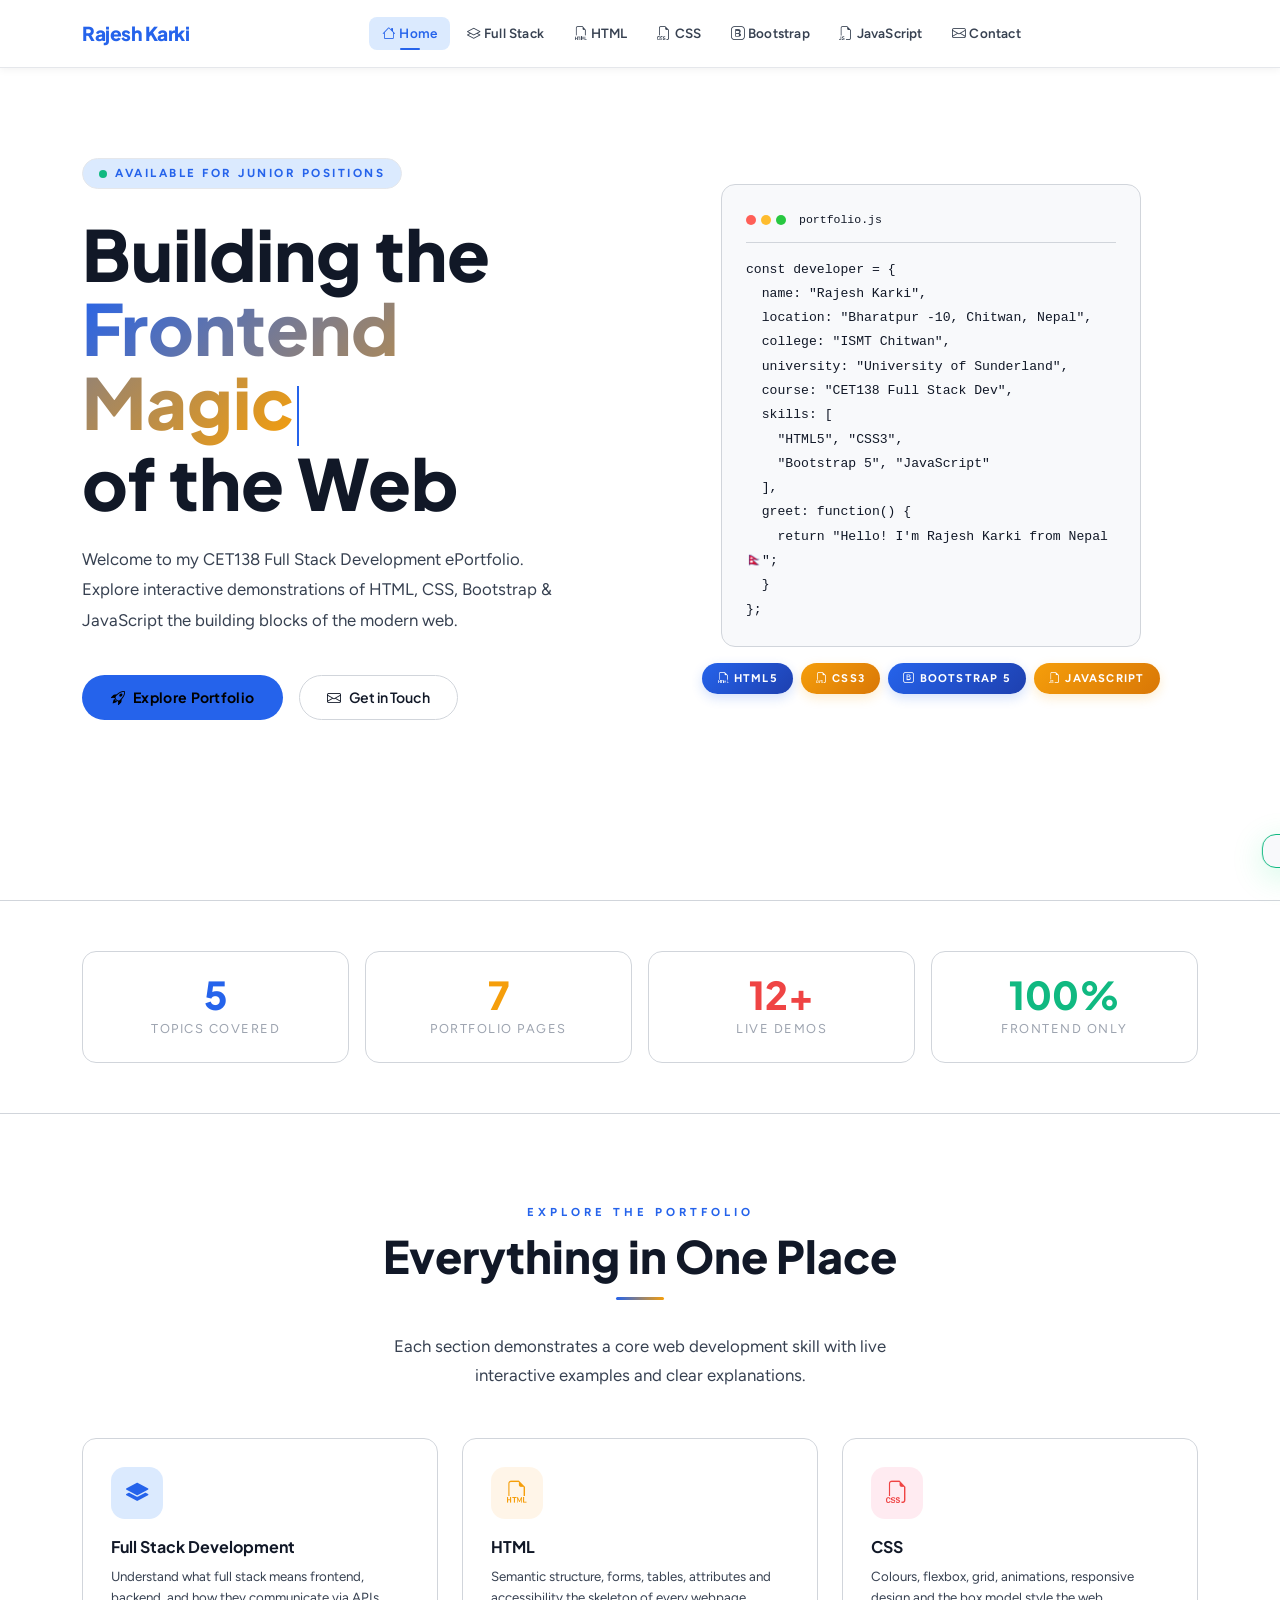
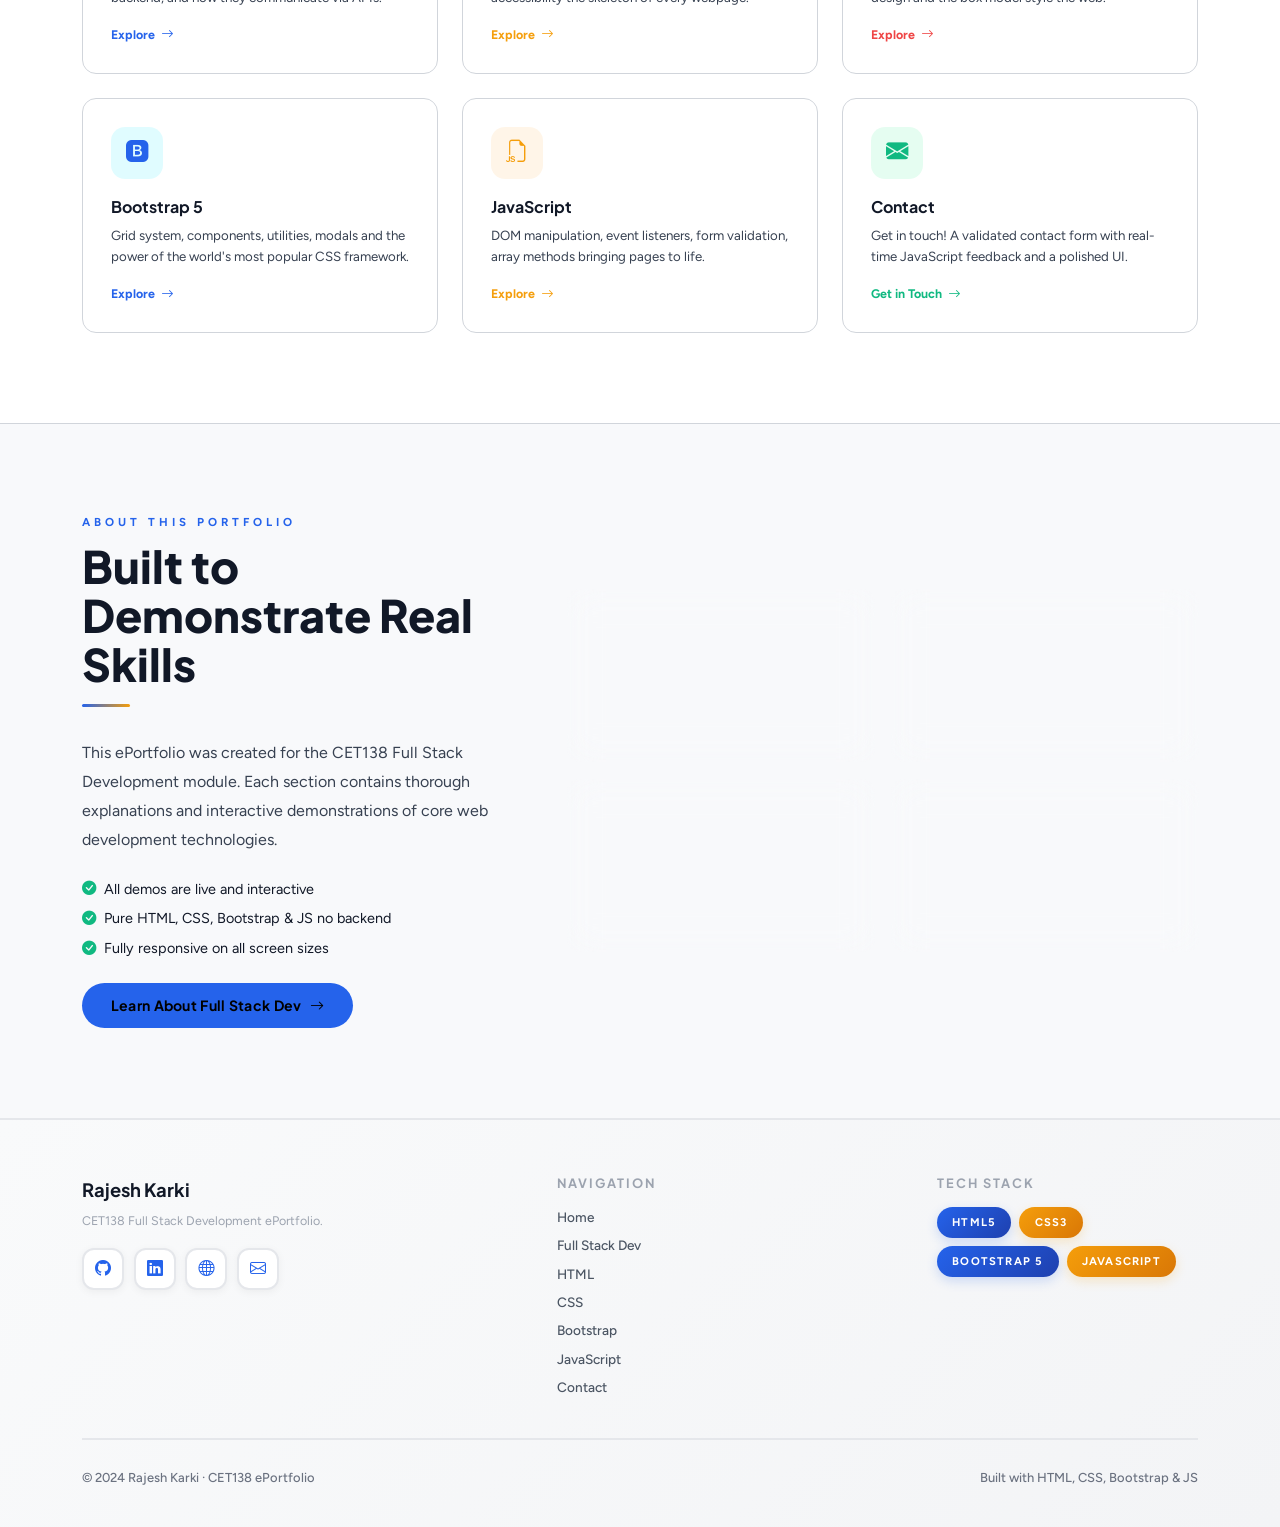
==== commit 9b2e1908: "Remove dark/light mode toggle from demo section" ====
--- a/index.html
+++ b/index.html
@@ -286,7 +286,6 @@
           <div class="d-flex align-items-center gap-2" style="font-size:.9rem;"><i class="bi bi-check-circle-fill" style="color:var(--emerald)"></i> All demos are live and interactive</div>
           <div class="d-flex align-items-center gap-2" style="font-size:.9rem;"><i class="bi bi-check-circle-fill" style="color:var(--emerald)"></i> Pure HTML, CSS, Bootstrap & JS no backend</div>
           <div class="d-flex align-items-center gap-2" style="font-size:.9rem;"><i class="bi bi-check-circle-fill" style="color:var(--emerald)"></i> Fully responsive on all screen sizes</div>
-          <div class="d-flex align-items-center gap-2" style="font-size:.9rem;"><i class="bi bi-check-circle-fill" style="color:var(--emerald)"></i> Dark / Light mode toggle</div>
         </div>
         <a href="about.html" class="btn-primary-custom mt-4">Learn About Full Stack Dev <i class="bi bi-arrow-right"></i></a>
       </div>
--- a/css/style.css
+++ b/css/style.css
@@ -99,7 +99,20 @@
   border-bottom: 1px solid var(--border);
   transition: var(--transition);
   box-shadow: 0 2px 8px rgba(0,0,0,0.05);
-}
+  padding: 0.5rem 0 !important;
+}
+
+#mainNav .container {
+  display: flex;
+  align-items: center;
+  justify-content: space-between;
+}
+
+#mainNav .d-flex.order-lg-last {
+  margin-left: auto;
+  order: 2;
+}
+
 [data-theme="light"] #mainNav {
   background: rgba(244,246,251,0.88);
 }
@@ -143,6 +156,103 @@
 .navbar-toggler { border: 1px solid var(--border) !important; padding: .35rem .55rem !important; }
 .navbar-toggler-icon {
   background-image: url("data:image/svg+xml,%3csvg xmlns='http://www.w3.org/2000/svg' viewBox='0 0 30 30'%3e%3cpath stroke='rgba(17,24,39,0.9)' stroke-linecap='round' stroke-miterlimit='10' stroke-width='2' d='M4 7h22M4 15h22M4 23h22'/%3e%3c/svg%3e") !important;
+}
+
+/* ── MOBILE NAVBAR RESPONSIVENESS ────────────────────────────────── */
+@media (max-width: 991px) {
+  #mainNav {
+    height: auto;
+    padding: 0.5rem 0 !important;
+    position: relative;
+    z-index: 1000;
+  }
+  
+  .navbar-collapse {
+    background: var(--surface);
+    border-radius: 0 0 var(--radius-lg) var(--radius-lg);
+    margin: 0.5rem -15px -15px -15px;
+    padding: 1rem 1rem;
+    border: 1px solid var(--border);
+    border-top: none;
+    box-shadow: 0 8px 16px rgba(0,0,0,0.1);
+  }
+  
+  [data-theme="light"] .navbar-collapse {
+    background: rgba(255,255,255,0.95);
+  }
+  
+  .navbar-nav {
+    flex-direction: column;
+    gap: 0.25rem !important;
+  }
+  
+  .navbar-nav .nav-link {
+    padding: 0.5rem 0.75rem !important;
+    font-size: 0.9rem;
+    border-radius: var(--radius-sm);
+    transition: all 0.2s ease;
+  }
+  
+  .navbar-nav .nav-link:hover {
+    background: var(--accent-dim) !important;
+    padding-left: 1.1rem !important;
+  }
+  
+  .navbar-nav .nav-link.active::after {
+    display: none;
+  }
+  
+  .navbar-nav .nav-link.active {
+    background: var(--accent-dim) !important;
+    color: var(--accent) !important;
+    font-weight: 700;
+  }
+  
+  .d-flex.order-lg-last {
+    gap: 0.75rem !important;
+  }
+  
+  .theme-btn {
+    display: flex !important;
+  }
+}
+
+@media (max-width: 576px) {
+  #mainNav {
+    padding: 0.4rem 0 !important;
+  }
+  
+  #mainNav .container {
+    padding: 0 1rem;
+  }
+  
+  .nav-brand {
+    font-size: 1rem;
+  }
+  
+  .navbar-collapse {
+    margin: 0.5rem -1rem -1rem -1rem;
+    padding: 0.75rem 1rem;
+  }
+  
+  .navbar-nav .nav-link {
+    padding: 0.45rem 0.6rem !important;
+    font-size: 0.85rem;
+  }
+  
+  .navbar-nav .nav-item {
+    width: 100%;
+  }
+  
+  .theme-btn {
+    width: 32px !important;
+    height: 32px !important;
+    font-size: 0.8rem;
+  }
+  
+  .navbar-toggler {
+    padding: 0.25rem 0.4rem !important;
+  }
 }
 
 /* ── PAGE LAYOUT ─────────────────────────────────────────────────── */
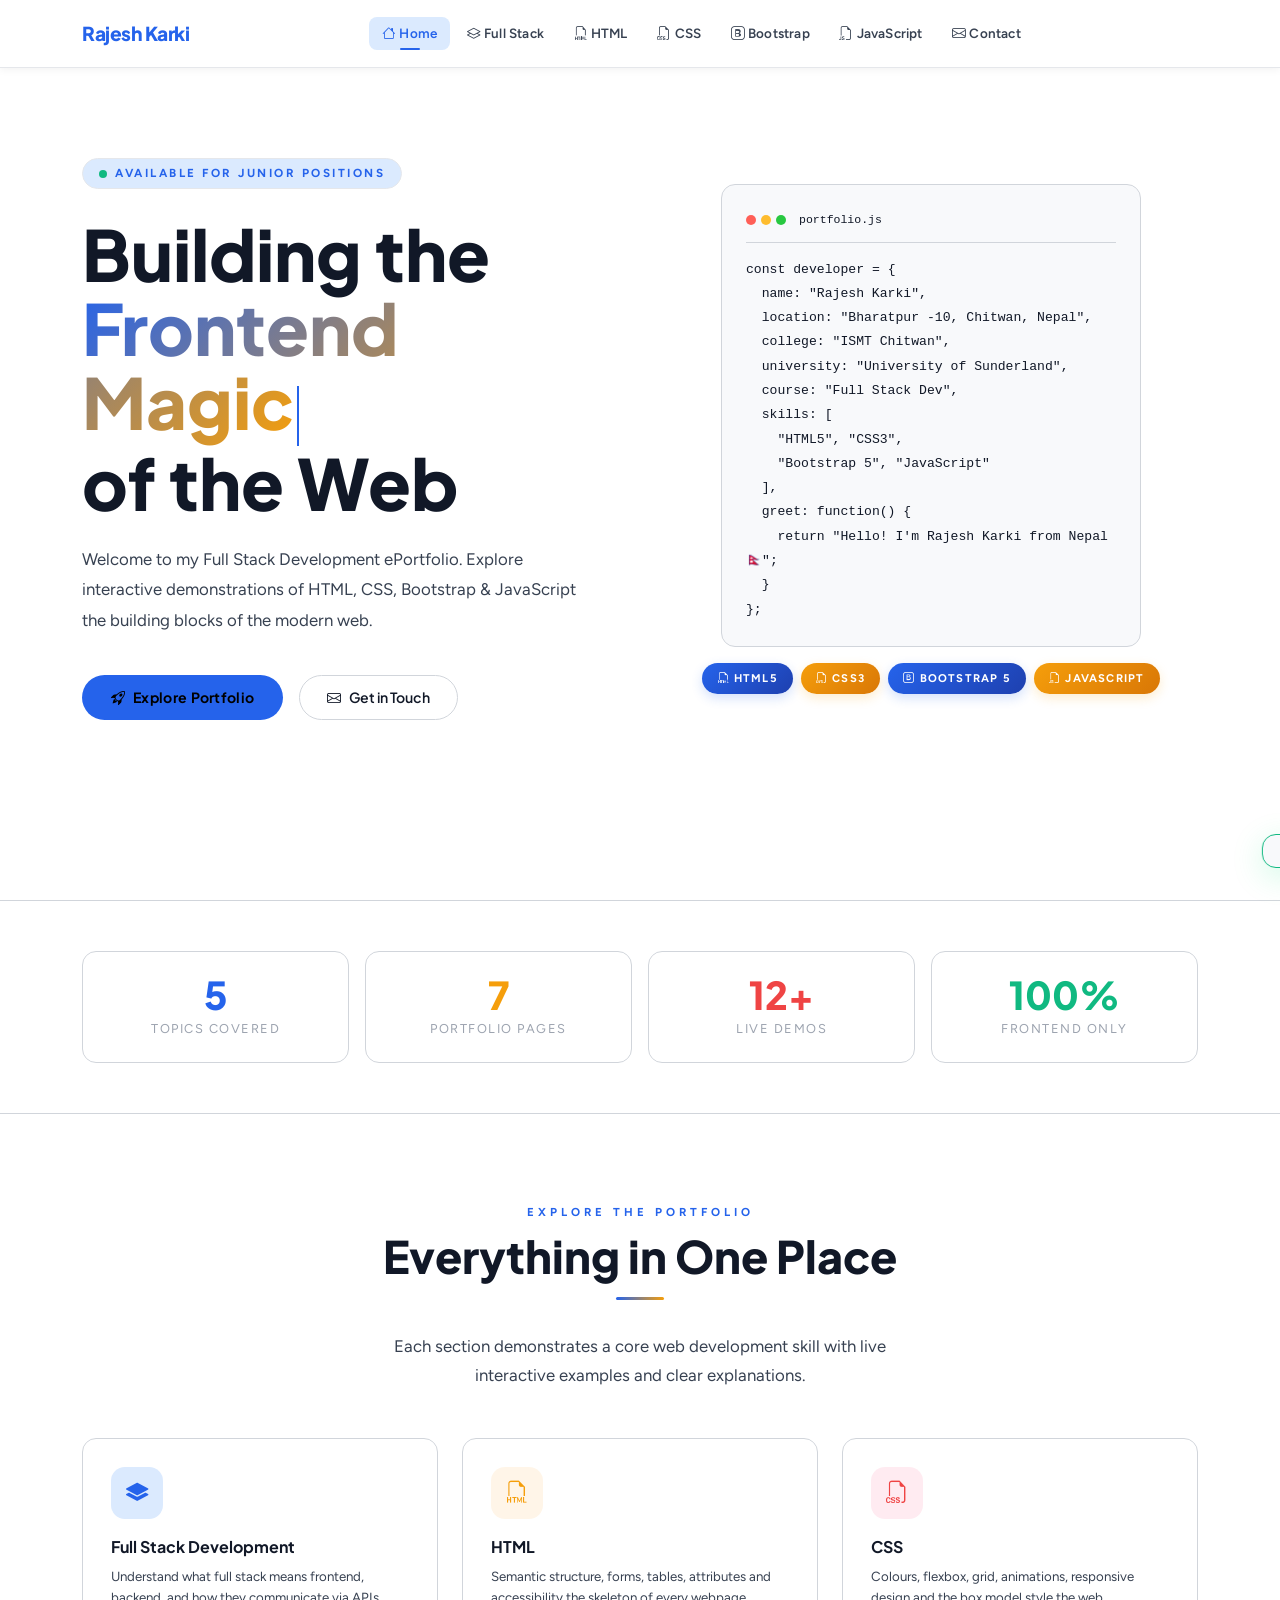
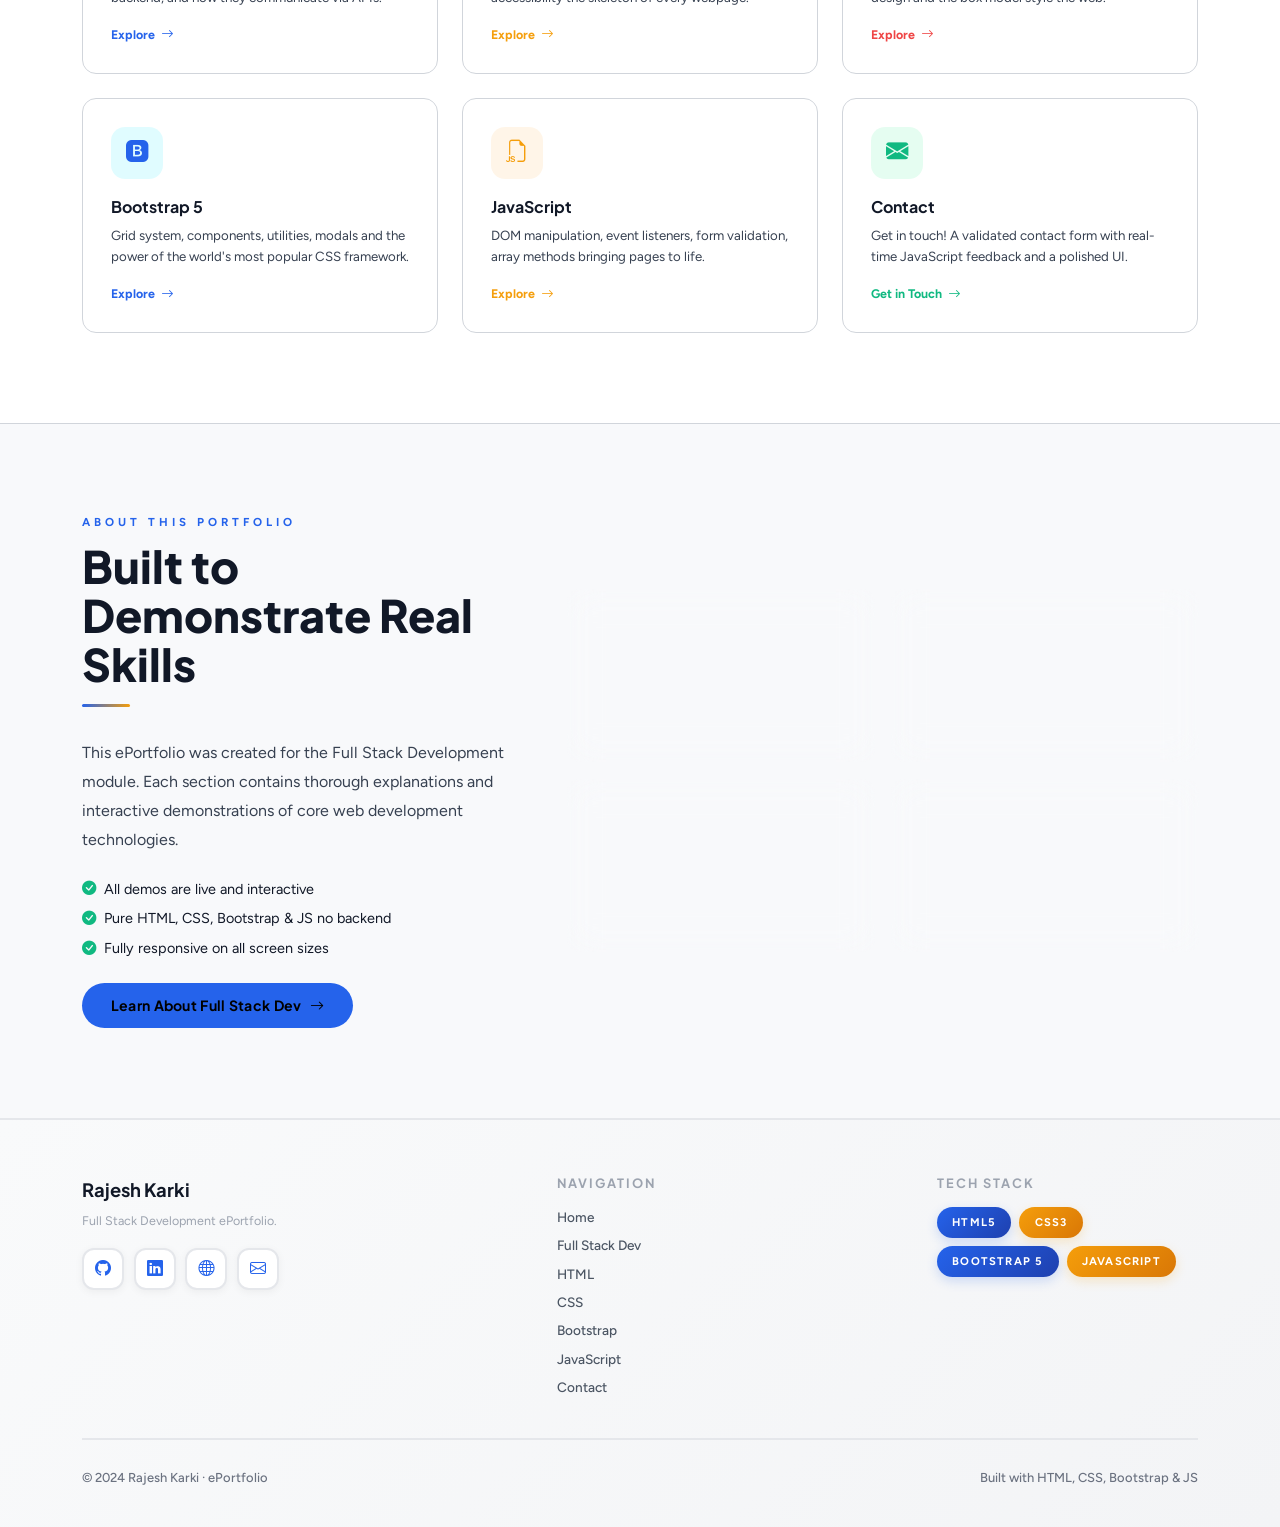
==== commit 57920b0f: "Update footer and content references to remove course-specific mentions" ====
--- a/index.html
+++ b/index.html
@@ -140,7 +140,7 @@
           of the Web
         </h1>
         <p class="hero-desc">
-          Welcome to my CET138 Full Stack Development ePortfolio. Explore interactive demonstrations
+          Welcome to my Full Stack Development ePortfolio. Explore interactive demonstrations
           of HTML, CSS, Bootstrap & JavaScript the building blocks of the modern web.
         </p>
         <div class="hero-cta d-flex flex-wrap gap-3">
@@ -161,7 +161,7 @@
 &nbsp;&nbsp;<span class="c-s">location</span>: <span class="c-v">"Bharatpur -10, Chitwan, Nepal"</span>,<br>
 &nbsp;&nbsp;<span class="c-s">college</span>: <span class="c-v">"ISMT Chitwan"</span>,<br>
 &nbsp;&nbsp;<span class="c-s">university</span>: <span class="c-v">"University of Sunderland"</span>,<br>
-&nbsp;&nbsp;<span class="c-s">course</span>: <span class="c-v">"CET138 Full Stack Dev"</span>,<br>
+&nbsp;&nbsp;<span class="c-s">course</span>: <span class="c-v">"Full Stack Dev"</span>,<br>
 &nbsp;&nbsp;<span class="c-s">skills</span>: [<br>
 &nbsp;&nbsp;&nbsp;&nbsp;<span class="c-v">"HTML5"</span>, <span class="c-v">"CSS3"</span>,<br>
 &nbsp;&nbsp;&nbsp;&nbsp;<span class="c-v">"Bootstrap 5"</span>, <span class="c-v">"JavaScript"</span><br>
@@ -281,7 +281,7 @@
         <span class="eyebrow">About This Portfolio</span>
         <h2 class="section-title">Built to Demonstrate Real Skills</h2>
         <div class="divider"></div>
-        <p style="color:var(--text2);line-height:1.8;margin-bottom:1.5rem;">This ePortfolio was created for the CET138 Full Stack Development module. Each section contains thorough explanations and interactive demonstrations of core web development technologies.</p>
+        <p style="color:var(--text2);line-height:1.8;margin-bottom:1.5rem;">This ePortfolio was created for the Full Stack Development module. Each section contains thorough explanations and interactive demonstrations of core web development technologies.</p>
         <div class="d-flex flex-column gap-2">
           <div class="d-flex align-items-center gap-2" style="font-size:.9rem;"><i class="bi bi-check-circle-fill" style="color:var(--emerald)"></i> All demos are live and interactive</div>
           <div class="d-flex align-items-center gap-2" style="font-size:.9rem;"><i class="bi bi-check-circle-fill" style="color:var(--emerald)"></i> Pure HTML, CSS, Bootstrap & JS no backend</div>
@@ -331,7 +331,7 @@
     <div class="row g-4 align-items-start justify-content-between">
       <div class="col-lg-4">
         <div class="footer-brand">Rajesh Karki</div>
-        <p class="text-small text-gray max-w-sm mt-xs">CET138 Full Stack Development ePortfolio.</p>
+        <p class="text-small text-gray max-w-sm mt-xs"> Full Stack Development ePortfolio.</p>
         <div class="footer-socials mt-3">
           <a href="https://github.com/rajeshkarki9" target="_blank" title="GitHub"><i class="bi bi-github"></i></a>
           <a href="https://www.linkedin.com/in/rajesh-karki-478a9b274/" target="_blank" title="LinkedIn"><i class="bi bi-linkedin"></i></a>
@@ -352,7 +352,7 @@
       </div>
     </div>
     <div class="footer-copy d-flex flex-wrap justify-content-between align-items-center gap-2">
-      <span>© 2024 Rajesh Karki · CET138 ePortfolio</span>
+      <span>© 2024 Rajesh Karki · ePortfolio</span>
       <span>Built with HTML, CSS, Bootstrap &amp; JS</span>
     </div>
   </div>
